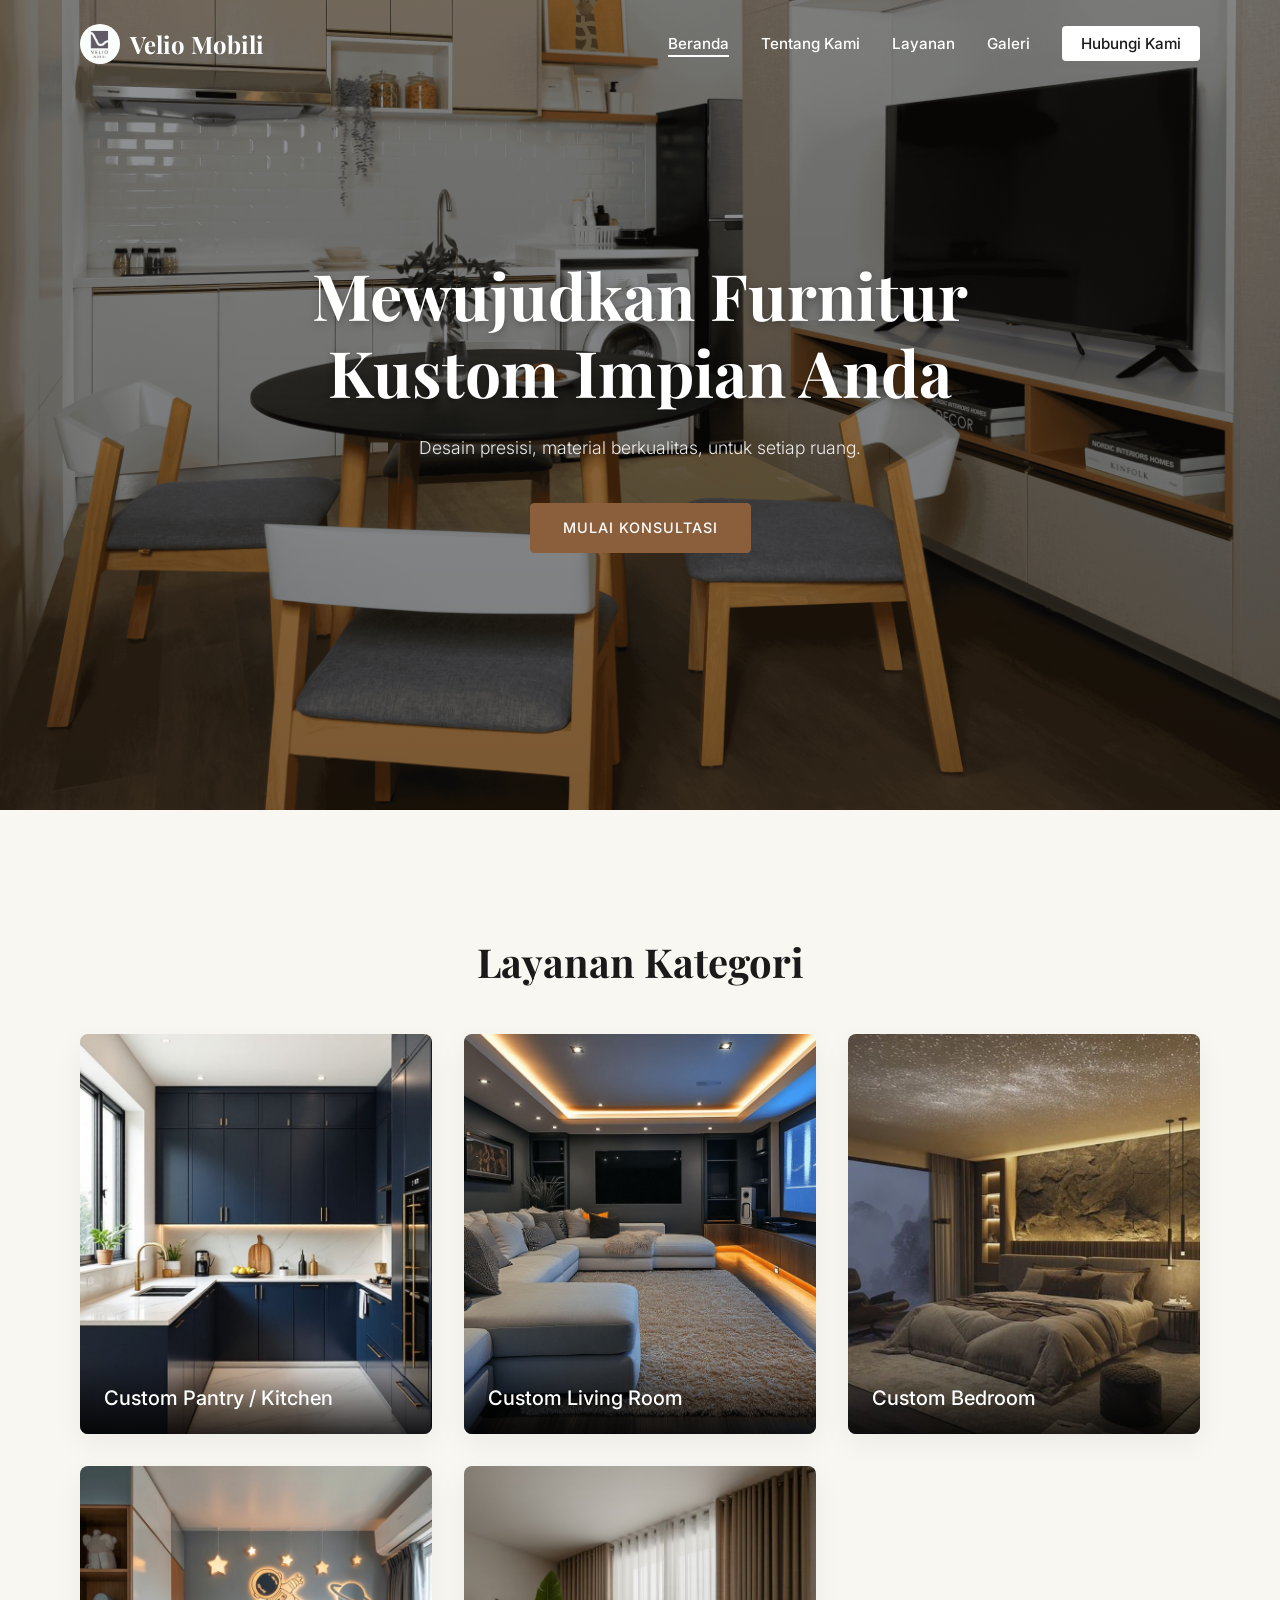
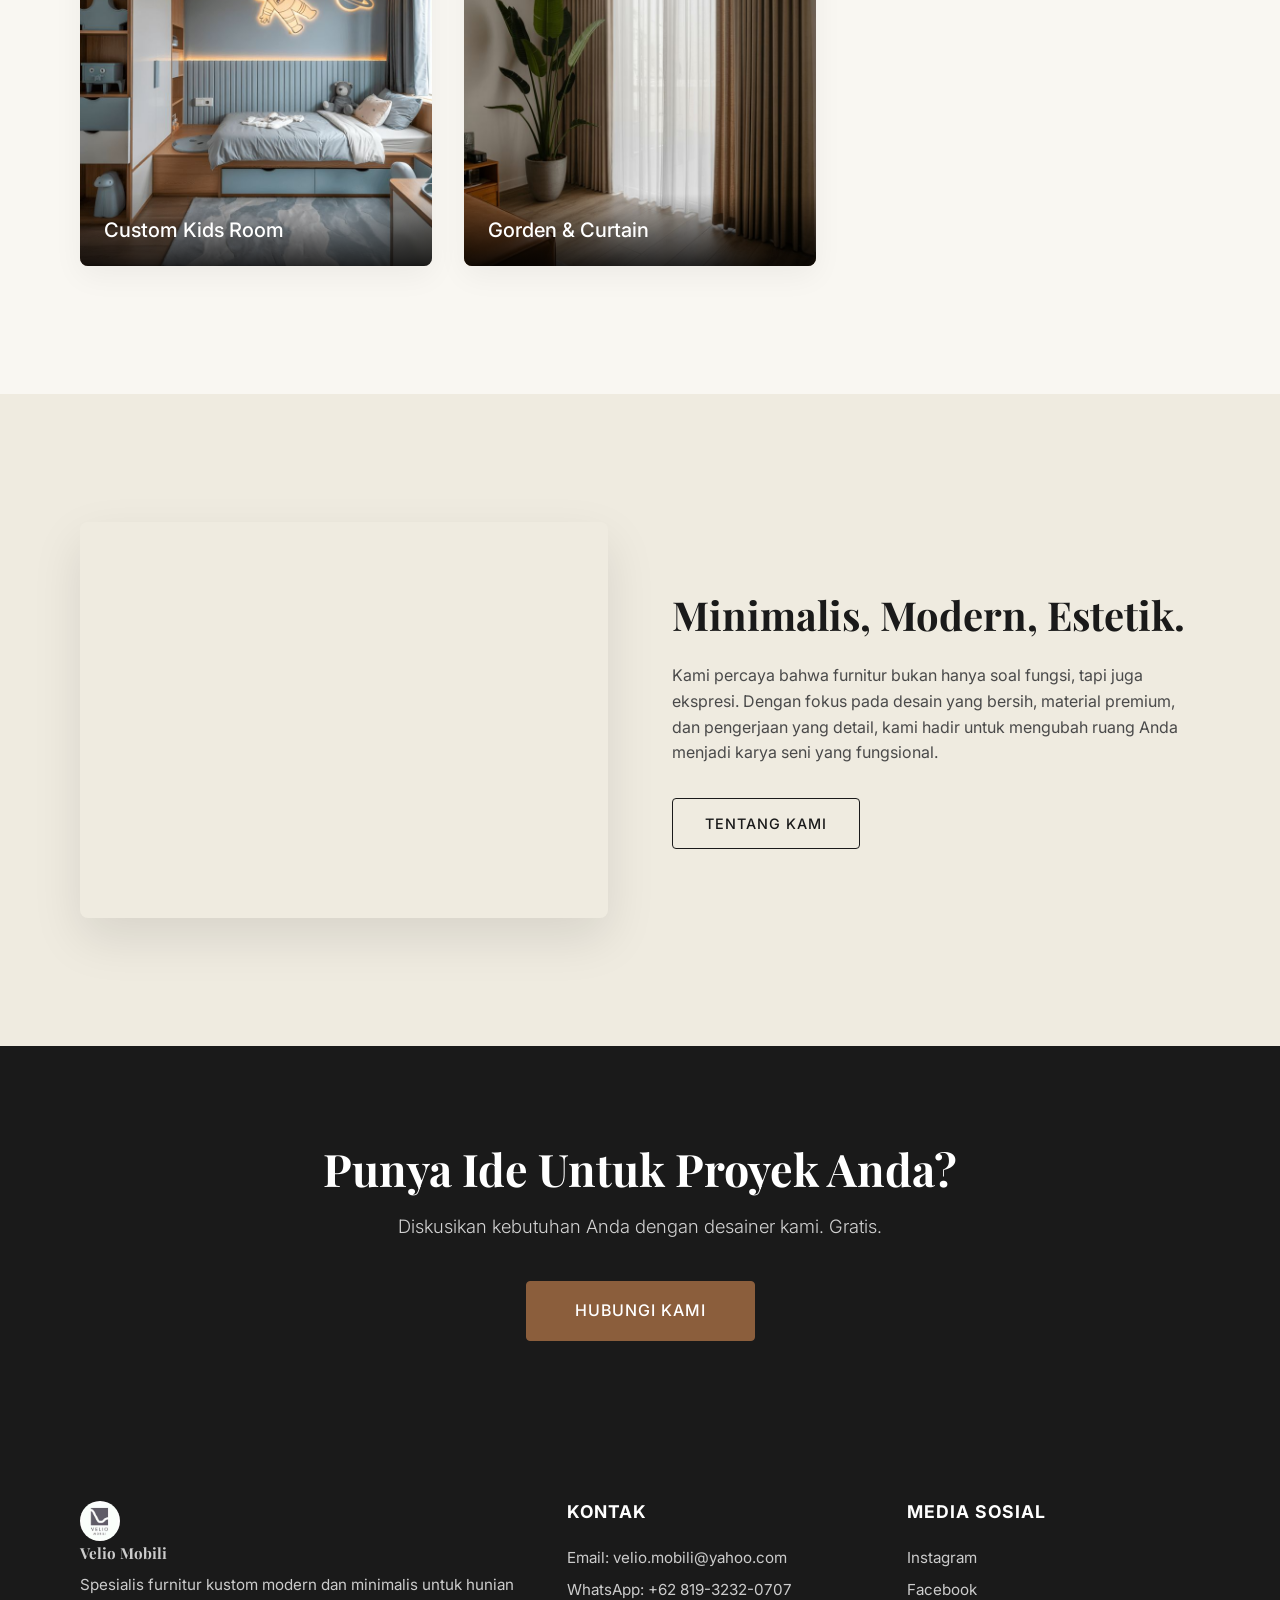
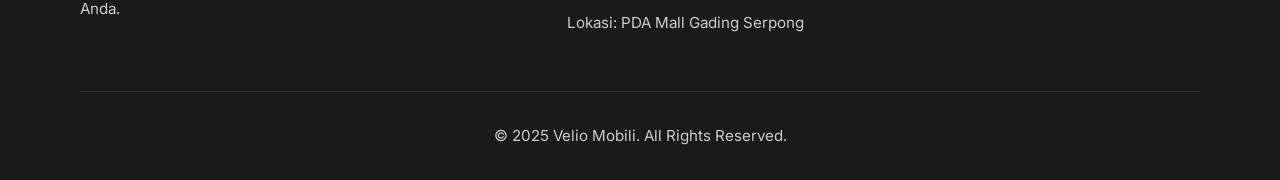
==== index.html @ 17c88ddc "Initial website files" ====
<!doctype html>
<html lang="id">
  <head>
    <meta charset="UTF-8" />
    <meta name="viewport" content="width=device-width, initial-scale=1.0" />
    <title>Velio Mobili - Furnitur Kustom Minimalis & Modern</title>

    <link rel="stylesheet" href="style-global.css" />
    <link rel="stylesheet" href="style-home.css" />

    <link rel="preconnect" href="https://fonts.googleapis.com" />
    <link rel="preconnect" href="https://fonts.gstatic.com" crossorigin />
    <link
      href="https://fonts.googleapis.com/css2?family=Inter:wght@300;400;500;600&family=Playfair+Display:ital,wght@0,400;0,600;0,700;1,400&display=swap"
      rel="stylesheet"
    />
  </head>
  <body>
    <header class="navbar">
      <div class="container">
        <a href="index.html" class="logo">
          <img src="assets/img/logo.jpg" alt="Logo Velio Mobili" />
          <span>Velio Mobili</span>
        </a>
        <nav class="nav-menu">
          <ul class="nav-links">
            <li><a href="index.html" class="active">Beranda</a></li>
            <li><a href="tentang.html">Tentang Kami</a></li>
            <li><a href="layanan.html">Layanan</a></li>
            <li><a href="galeri.html">Galeri</a></li>
            <li><a href="kontak.html" class="cta-nav">Hubungi Kami</a></li>
          </ul>

          <button class="hamburger-btn" aria-label="Buka Menu">
            <div class="hamburger-bar"></div>
            <div class="hamburger-bar"></div>
            <div class="hamburger-bar"></div>
          </button>
        </nav>
      </div>
    </header>

    <div class="menu-overlay"></div>

    <main>
      <section class="hero-slider">
        <div class="slide-background"></div>

        <div class="hero-content">
          <h1>Mewujudkan Furnitur Kustom Impian Anda</h1>
          <p>Desain presisi, material berkualitas, untuk setiap ruang.</p>
          <a href="kontak.html" class="cta-button">Mulai Konsultasi</a>
        </div>
      </section>

      <section class="services">
        <div class="container">
          <h2 class="fade-in">Layanan Kategori</h2>

          <div class="service-grid">
            <a href="layanan.html#kitchen" class="service-card fade-in">
              <img
                src="assets/img/kitchen.jpeg"
                alt="Desain Dapur dan Pantry Kustom"
              />
              <h3>Custom Pantry / Kitchen</h3>
            </a>

            <a
              href="layanan.html#livingroom"
              class="service-card fade-in fade-in-delay-1"
            >
              <img
                src="assets/img/Living Room.jpeg"
                alt="Desain Living Room Kustom"
              />
              <h3>Custom Living Room</h3>
            </a>

            <a
              href="layanan.html#bedroom"
              class="service-card fade-in fade-in-delay-2"
            >
              <img
                src="assets/img/Bedroom.jpeg"
                alt="Desain Kamar Tidur Kustom"
              />
              <h3>Custom Bedroom</h3>
            </a>

            <a
              href="layanan.html#kidsroom"
              class="service-card fade-in fade-in-delay-3"
            >
              <img
                src="assets/img/kids room.jpeg"
                alt="Desain Kamar Anak Kustom"
              />
              <h3>Custom Kids Room</h3>
            </a>

            <a
              href="layanan.html#gorden"
              class="service-card fade-in fade-in-delay-4"
            >
              <img src="assets/img/gorden.jpg" alt="Gorden & Curtain Kustom" />
              <h3>Gorden & Curtain</h3>
            </a>
          </div>
        </div>
      </section>

      <section class="intro">
        <div class="container">
          <div class="intro-grid">
            <div class="intro-image fade-in">
              <video
                src="assets/img/video.mp4"
                autoplay
                loop
                muted
                playsinline
              ></video>
            </div>

            <div class="intro-text fade-in fade-in-delay-1">
              <h2 class="section-title">Minimalis, Modern, Estetik.</h2>
              <p>
                Kami percaya bahwa furnitur bukan hanya soal fungsi, tapi juga
                ekspresi. Dengan fokus pada desain yang bersih, material
                premium, dan pengerjaan yang detail, kami hadir untuk mengubah
                ruang Anda menjadi karya seni yang fungsional.
              </p>
              <a href="tentang.html" class="cta-button-outline">Tentang Kami</a>
            </div>
          </div>
        </div>
      </section>

      <section class="bottom-cta">
        <div class="container">
          <h2>Punya Ide Untuk Proyek Anda?</h2>
          <p>Diskusikan kebutuhan Anda dengan desainer kami. Gratis.</p>
          <a href="kontak.html" class="cta-button-outline">Hubungi Kami</a>
        </div>
      </section>
    </main>

    <footer class="footer">
      <div class="container">
        <div class="footer-grid">
          <div>
            <a href="index.html" class="logo footer-logo">
              <img src="assets/img/logo.jpg" alt="Logo Velio Mobili" />
              <span>Velio Mobili</span>
            </a>
            <p>
              Spesialis furnitur kustom modern dan minimalis untuk hunian Anda.
            </p>
          </div>
          <div>
            <h4>Kontak</h4>
            <p>Email: velio.mobili@yahoo.com</p>
            <p>WhatsApp: +62 819-3232-0707</p>
            <p>Lokasi: PDA Mall Gading Serpong</p>
          </div>
          <div>
            <h4>Media Sosial</h4>
            <a href="https://www.instagram.com/veliomobili/" target="_blank"
              >Instagram</a
            >
            <a href="https://www.facebook.com/velio.mobili" target="_blank"
              >Facebook</a
            >
          </div>
        </div>

        <div class="footer-bottom">
          <p>&copy; 2025 Velio Mobili. All Rights Reserved.</p>
        </div>
      </div>
    </footer>

    <script src="script.js"></script>
  </body>
</html>
---- style-global.css ----
:root {
  /* Color Palette - Premium & Warm */
  --color-primary-dark: #1a1a1a; /* Dark Charcoal */
  --color-primary-accent: #8b5e3c; /* Warm Wood */
  --color-bg-main: #f9f7f2; /* Warm Cream */
  --color-bg-surface: #efebe0; /* Warm Beige */
  --color-accent-green: #556b2f; /* Dark Olive */
  --color-text-body: #4a4a4a; /* Soft Charcoal */
  --color-text-light: #f9f7f2; /* Light Text on Dark Bg */
  --color-white: #ffffff;

  /* Typography */
  --font-heading: "Playfair Display", serif;
  --font-body: "Inter", sans-serif;

  /* Spacing */
  --spacing-xs: 0.5rem; /* 8px */
  --spacing-sm: 1rem; /* 16px */
  --spacing-md: 2rem; /* 32px */
  --spacing-lg: 4rem; /* 64px */
  --spacing-xl: 8rem; /* 128px */

  /* Border Radius */
  --radius-sm: 4px;
  --radius-md: 8px;
  --radius-lg: 16px;

  /* Transitions */
  --transition-fast: 0.2s ease;
  --transition-smooth: 0.4s cubic-bezier(0.25, 1, 0.5, 1);
}

/* Reset & Base Styles */
*,
*::before,
*::after {
  box-sizing: border-box;
  margin: 0;
  padding: 0;
}

html {
  font-size: 16px;
  scroll-behavior: smooth;
}

body {
  font-family: var(--font-body);
  background-color: var(--color-bg-main);
  color: var(--color-text-body);
  line-height: 1.6;
  overflow-x: hidden;
  display: flex;
  flex-direction: column;
  min-height: 100vh;
}

h1,
h2,
h3,
h4,
h5,
h6 {
  font-family: var(--font-heading);
  color: var(--color-primary-dark);
  font-weight: 700;
  line-height: 1.2;
  margin-bottom: var(--spacing-sm);
}

h1 {
  font-size: 3.5rem;
}
h2 {
  font-size: 2.5rem;
}
h3 {
  font-size: 1.75rem;
}

p {
  margin-bottom: var(--spacing-sm);
  max-width: 65ch; /* Optimal reading width */
}

a {
  text-decoration: none;
  color: inherit;
  transition: var(--transition-fast);
}

ul {
  list-style: none;
}

img,
video {
  max-width: 100%;
  height: auto;
  display: block;
}

/* Utility Classes */
.container {
  width: 90%;
  max-width: 1200px;
  margin: 0 auto;
  padding: 0 var(--spacing-sm);
}

.text-center {
  text-align: center;
}
.text-right {
  text-align: right;
}

/* Buttons */
.cta-button,
.cta-button-outline,
.cta-button-form {
  display: inline-block;
  padding: 0.8rem 2rem;
  font-family: var(--font-body);
  font-weight: 500;
  text-transform: uppercase;
  letter-spacing: 1px;
  border-radius: var(--radius-sm);
  transition: all var(--transition-smooth);
  cursor: pointer;
  font-size: 0.9rem;
  border: none;
}

.cta-button,
.cta-button-form {
  background-color: var(--color-primary-accent);
  color: var(--color-white);
  border: 1px solid var(--color-primary-accent);
}

.cta-button:hover,
.cta-button-form:hover {
  background-color: var(--color-primary-dark);
  border-color: var(--color-primary-dark);
  transform: translateY(-2px);
  box-shadow: 0 4px 12px rgba(0, 0, 0, 0.1);
}

.cta-button-outline {
  background-color: transparent;
  color: var(--color-primary-dark);
  border: 1px solid var(--color-primary-dark);
}

.cta-button-outline:hover {
  background-color: var(--color-primary-dark);
  color: var(--color-white);
}

/* Animations */
.fade-in {
  opacity: 0;
  transform: translateY(20px);
  transition:
    opacity 0.8s ease-out,
    transform 0.8s ease-out;
}

.fade-in.visible {
  opacity: 1;
  transform: translateY(0);
}

/* Staggered Delays for Animations */
.fade-in-delay-1 {
  transition-delay: 0.1s;
}
.fade-in-delay-2 {
  transition-delay: 0.2s;
}
.fade-in-delay-3 {
  transition-delay: 0.3s;
}
.fade-in-delay-4 {
  transition-delay: 0.4s;
}

/* --- SHARED COMPONENTS (Navbar & Footer) --- */

/* Navigation */
.navbar {
  position: fixed;
  top: 0;
  left: 0;
  width: 100%;
  z-index: 1000;
  padding: 1.5rem 0;
  transition: all 0.4s ease;
  background-color: transparent; /* Default transparent */
}

/* Scrolled State or Solid Background Page */
.navbar.scrolled,
.navbar.solid-bg {
  background-color: rgba(255, 255, 255, 0.95);
  backdrop-filter: blur(10px);
  padding: 1rem 0;
  box-shadow: 0 2px 20px rgba(0, 0, 0, 0.05);
}

.navbar .container {
  display: flex;
  justify-content: space-between;
  align-items: center;
}

.logo {
  display: flex;
  align-items: center;
  gap: 10px;
  font-family: var(--font-heading);
  font-size: 1.5rem;
  font-weight: 700;
  color: var(--color-white); /* Default White on Hero */
  transition: color 0.4s ease;
}

.navbar.scrolled .logo,
.navbar.solid-bg .logo {
  color: var(--color-primary-dark);
}

.logo img {
  height: 40px;
  width: auto;
  border-radius: 50%;
}

.nav-links {
  display: flex;
  gap: 2rem;
}

.nav-links a {
  font-weight: 500;
  font-size: 0.95rem;
  color: var(--color-white); /* Default White on Hero */
  position: relative;
  transition: color 0.4s ease;
}

.navbar.scrolled .nav-links a,
.navbar.solid-bg .nav-links a {
  color: var(--color-primary-dark);
}

.nav-links a::after {
  content: "";
  position: absolute;
  width: 0;
  height: 2px;
  bottom: -4px;
  left: 0;
  background-color: var(--color-white); /* White underline */
  transition:
    width 0.3s ease,
    background-color 0.4s ease;
}

.navbar.scrolled .nav-links a::after,
.navbar.solid-bg .nav-links a::after {
  background-color: var(--color-primary-accent);
}

.nav-links a:hover::after,
.nav-links a.active::after {
  width: 100%;
}

.cta-nav {
  padding: 0.5rem 1.2rem;
  background-color: var(--color-white);
  color: var(--color-primary-dark) !important;
  border-radius: var(--radius-sm);
  transition:
    transform 0.2s ease,
    background-color 0.4s ease,
    color 0.4s ease;
}

.navbar.scrolled .cta-nav,
.navbar.solid-bg .cta-nav {
  background-color: var(--color-primary-dark);
  color: var(--color-white) !important;
}

.cta-nav:hover {
  transform: translateY(-2px);
  background-color: var(--color-primary-accent);
  color: var(--color-white) !important;
}

.cta-nav::after {
  display: none;
}

/* Mobile Menu Button */
.hamburger-btn {
  display: none;
  background: none;
  border: none;
  cursor: pointer;
  flex-direction: column;
  gap: 5px;
  z-index: 1001;
}

.hamburger-bar {
  width: 25px;
  height: 3px;
  background-color: var(--color-white); /* White bars */
  transition:
    0.3s,
    background-color 0.4s ease;
}

.navbar.scrolled .hamburger-bar,
.navbar.solid-bg .hamburger-bar {
  background-color: var(--color-primary-dark);
}

.menu-overlay {
  position: fixed;
  top: 0;
  left: 0;
  width: 100%;
  height: 100%;
  background: rgba(0, 0, 0, 0.5);
  z-index: 998;
  opacity: 0;
  visibility: hidden;
  transition: 0.3s;
}

/* Footer */
.footer {
  background-color: var(--color-primary-dark);
  color: var(--color-text-light);
  padding: 4rem 0 2rem;
  margin-top: auto;
}

.footer-grid {
  display: grid;
  grid-template-columns: 1.5fr 1fr 1fr;
  gap: 3rem;
  margin-bottom: 3rem;
}

.footer-logo {
  color: var(--color-white);
  margin-bottom: 1rem;
}

.footer h4 {
  color: var(--color-white);
  font-family: var(--font-body);
  font-size: 1.1rem;
  margin-bottom: 1.5rem;
  text-transform: uppercase;
  letter-spacing: 1px;
}

.footer p,
.footer a {
  color: #ccc;
  display: block;
  margin-bottom: 0.5rem;
  font-size: 0.95rem;
}

.footer a:hover {
  color: var(--color-primary-accent);
}

.footer-bottom {
  border-top: 1px solid rgba(255, 255, 255, 0.1);
  padding-top: 2rem;
  text-align: center;
  font-size: 0.85rem;
  color: #888;
}
/* --- BOTTOM CTA (Saran 1: Centered & Elegant) --- */
.bottom-cta {
  background-color: var(
    --color-primary-dark
  ); /* Menggunakan warna gelap utama */
  padding: 6rem 0; /* Memberikan ruang napas yang luas atas-bawah */
  text-align: center; /* Membuat semua konten rata tengah */
}

.bottom-cta .container {
  display: flex;
  flex-direction: column;
  align-items: center;
  justify-content: center;
}

.bottom-cta h2 {
  color: var(--color-white); /* Teks heading menjadi putih */
  font-family: var(--font-heading);
  font-size: 2.8rem;
  margin-bottom: 1rem;
}

.bottom-cta p {
  color: rgba(
    255,
    255,
    255,
    0.8
  ); /* Teks paragraf putih agak redup agar elegan */
  font-size: 1.15rem;
  margin-bottom: 2.5rem;
  max-width: 600px;
  font-weight: 300;
}

/* Memodifikasi tombol khusus untuk area gelap ini */
.bottom-cta .cta-button-outline {
  background-color: var(
    --color-primary-accent
  ); /* Tombol diubah jadi warna solid/aksen */
  color: var(--color-white);
  border: 1px solid var(--color-primary-accent);
  padding: 1rem 3rem;
  font-size: 1rem;
}

.bottom-cta .cta-button-outline:hover {
  background-color: var(--color-white);
  color: var(--color-primary-dark);
  border-color: var(--color-white);
  transform: translateY(-3px);
  box-shadow: 0 10px 20px rgba(0, 0, 0, 0.2);
}

/* Penyesuaian responsif untuk mobile */
@media (max-width: 768px) {
  .bottom-cta {
    padding: 4rem 0;
  }
  .bottom-cta h2 {
    font-size: 2.2rem;
  }

  h1 {
    font-size: 2.5rem;
  }
  h2 {
    font-size: 2rem;
  }

  .hamburger-btn {
    display: flex;
  }

  .nav-menu {
    position: fixed;
    top: 0;
    right: -100%;
    width: 250px;
    height: 100vh;
    background: var(--color-bg-main);
    z-index: 999;
    padding: 2rem;
    transition: 0.3s cubic-bezier(0.4, 0, 0.2, 1);
    box-shadow: -5px 0 15px rgba(0, 0, 0, 0.1);
    display: flex;
    flex-direction: column;
    justify-content: center;
  }

  .nav-menu.is-active {
    right: 0;
  }

  .nav-menu ul {
    flex-direction: column;
    text-align: center;
    gap: 1.5rem;
  }

  .menu-overlay.is-active {
    opacity: 1;
    visibility: visible;
  }

  .footer-grid {
    grid-template-columns: 1fr;
    text-align: center;
  }
  /* --- Perbaikan posisi Logo Footer di Mobile (VERSI FINAL) --- */
  .footer .footer-logo {
    display: flex !important;
    justify-content: center !important;
    align-items: center !important;
    width: 100% !important; /* Memaksa kotak logo melebar penuh agar bisa dirata tengah */
    margin-bottom: 1.5rem;
  }
}

/* --- PERBAIKAN KONTRAS HEADER --- */
.header-content h1,
.header-content p,
.header-content .subtitle {
  color: #ffffff !important; /* Memaksa teks jadi putih */
  text-shadow: 0 4px 12px rgba(0, 0, 0, 0.7); /* Memberi bayangan gelap di belakang teks */
}

/* Memastikan overlay gambar cukup gelap untuk menonjolkan teks */
.page-header::before {
  content: "";
  position: absolute;
  top: 0;
  left: 0;
  right: 0;
  bottom: 0;
  background: rgba(0, 0, 0, 0.6); /* Menggelapkan gambar 60% */
  z-index: 1;
}

/* Pastikan konten berada di atas overlay */
.header-content {
  z-index: 2;
}

/* --- GARIS PEMISAH TIPIS (SUBTLE DIVIDER) --- */
hr.subtle-divider {
  border: none;
  height: 1px;
  background-color: rgba(0, 0, 0, 0.08);
  width: 85%;
  max-width: 1200px;
  margin: 4rem auto;
}

@media (max-width: 768px) {
  hr.subtle-divider {
    width: 90%;
    margin: 3rem auto;
  }
}

/* --- Perbaikan Posisi Teks Copyright Footer --- */
.footer-bottom p {
  max-width: none; /* Menghilangkan batasan lebar */
  margin: 0 auto; /* Memastikan paragrafnya betul-betul di tengah */
}
---- style-home.css ----
/* --- Hero Section --- */
.hero-slider {
  position: relative;
  height: 90vh; /* Nearly full screen */
  min-height: 600px;
  display: flex;
  align-items: center;
  justify-content: center;
  text-align: center;
  color: var(--color-white);
  overflow: hidden;
}

.slide-background {
  position: absolute;
  top: 0;
  left: 0;
  width: 100%;
  height: 100%;
  /* Fallback or default image */
  background:
    linear-gradient(rgba(0, 0, 0, 0.4), rgba(0, 0, 0, 0.5)),
    url("assets/img/furnitur3.jpg") no-repeat center/cover;
  z-index: -1;
  /* If multiple slides, JS will handle this. For now, static premium BG */
  animation: zoomSlow 20s infinite alternate;
}

@keyframes zoomSlow {
  from {
    transform: scale(1);
  }
  to {
    transform: scale(1.1);
  }
}

.hero-content {
  max-width: 800px;
  padding: 2rem;
  opacity: 0;
  animation: fadeUp 1s ease 0.5s forwards;
}

@keyframes fadeUp {
  from {
    opacity: 0;
    transform: translateY(30px);
  }
  to {
    opacity: 1;
    transform: translateY(0);
  }
}

.hero-content h1 {
  color: var(--color-white);
  font-size: clamp(2.5rem, 5vw, 4.5rem); /* Responsive font size */
  margin-bottom: 1.5rem;
  text-shadow: 0 2px 10px rgba(0, 0, 0, 0.3);
}

.hero-content p {
  color: rgba(255, 255, 255, 0.9);
  font-size: 1.1rem;
  margin: 0 auto 2.5rem;
  font-weight: 300;
}

/* --- Services / Categories --- */
.services {
  padding: var(--spacing-xl) 0;
  background-color: var(--color-bg-main);
}

.services h2 {
  text-align: center;
  margin-bottom: var(--spacing-md);
  color: var(--color-primary-dark);
}

.service-grid {
  display: grid;
  grid-template-columns: repeat(
    auto-fit,
    minmax(280px, 1fr)
  ); /* Responsive Grid */
  gap: 2rem;
  margin-top: 3rem;
}

.service-card {
  position: relative;
  height: 400px; /* Tall cards */
  border-radius: var(--radius-md);
  overflow: hidden;
  display: block;
  box-shadow: 0 10px 30px rgba(0, 0, 0, 0.05);
  transition:
    transform 0.4s ease,
    box-shadow 0.4s ease;
}

.service-card:hover {
  transform: translateY(-10px);
  box-shadow: 0 20px 40px rgba(0, 0, 0, 0.1);
}

.service-card img {
  width: 100%;
  height: 100%;
  object-fit: cover;
  transition: transform 0.6s ease;
}

.service-card:hover img {
  transform: scale(1.05);
}

.service-card h3 {
  position: absolute;
  bottom: 0;
  left: 0;
  width: 100%;
  padding: 1.5rem;
  background: linear-gradient(to top, rgba(0, 0, 0, 0.8), transparent);
  color: var(--color-white);
  font-family: var(--font-body); /* Modern look for card titles */
  font-size: 1.25rem;
  font-weight: 500;
  margin: 0;
  transform: translateY(0);
  transition: padding-bottom 0.3s ease;
}

/* --- Intro Section --- */
.intro {
  padding: var(--spacing-xl) 0;
  background-color: var(--color-bg-surface);
}

.intro-grid {
  display: grid;
  grid-template-columns: 1fr 1fr;
  gap: 4rem;
  align-items: center;
}

.intro-image video,
.intro-image img {
  width: 100%;
  aspect-ratio: 4 / 3;
  max-height: 500px;
  object-fit: cover;
  border-radius: var(--radius-md);
  box-shadow: 0 20px 50px rgba(0, 0, 0, 0.1);
}

.intro-text h2 {
  margin-bottom: 1.5rem;
}

.intro-text p {
  margin-bottom: 2rem;
  color: var(--color-text-body);
}
/* --- RESPONSIVE UNTUK HALAMAN BERANDA --- */
@media (max-width: 768px) {
  .intro-grid {
    grid-template-columns: 1fr; /* Mengubah jadi 1 kolom (atas-bawah) */
    gap: 2rem;
    text-align: center; /* Membuat teks lebih rapi di tengah untuk HP */
  }

  /* Memastikan tombol CTA ikut ke tengah di layar HP */
  .intro-text {
    display: flex;
    flex-direction: column;
    align-items: center;
  }
}
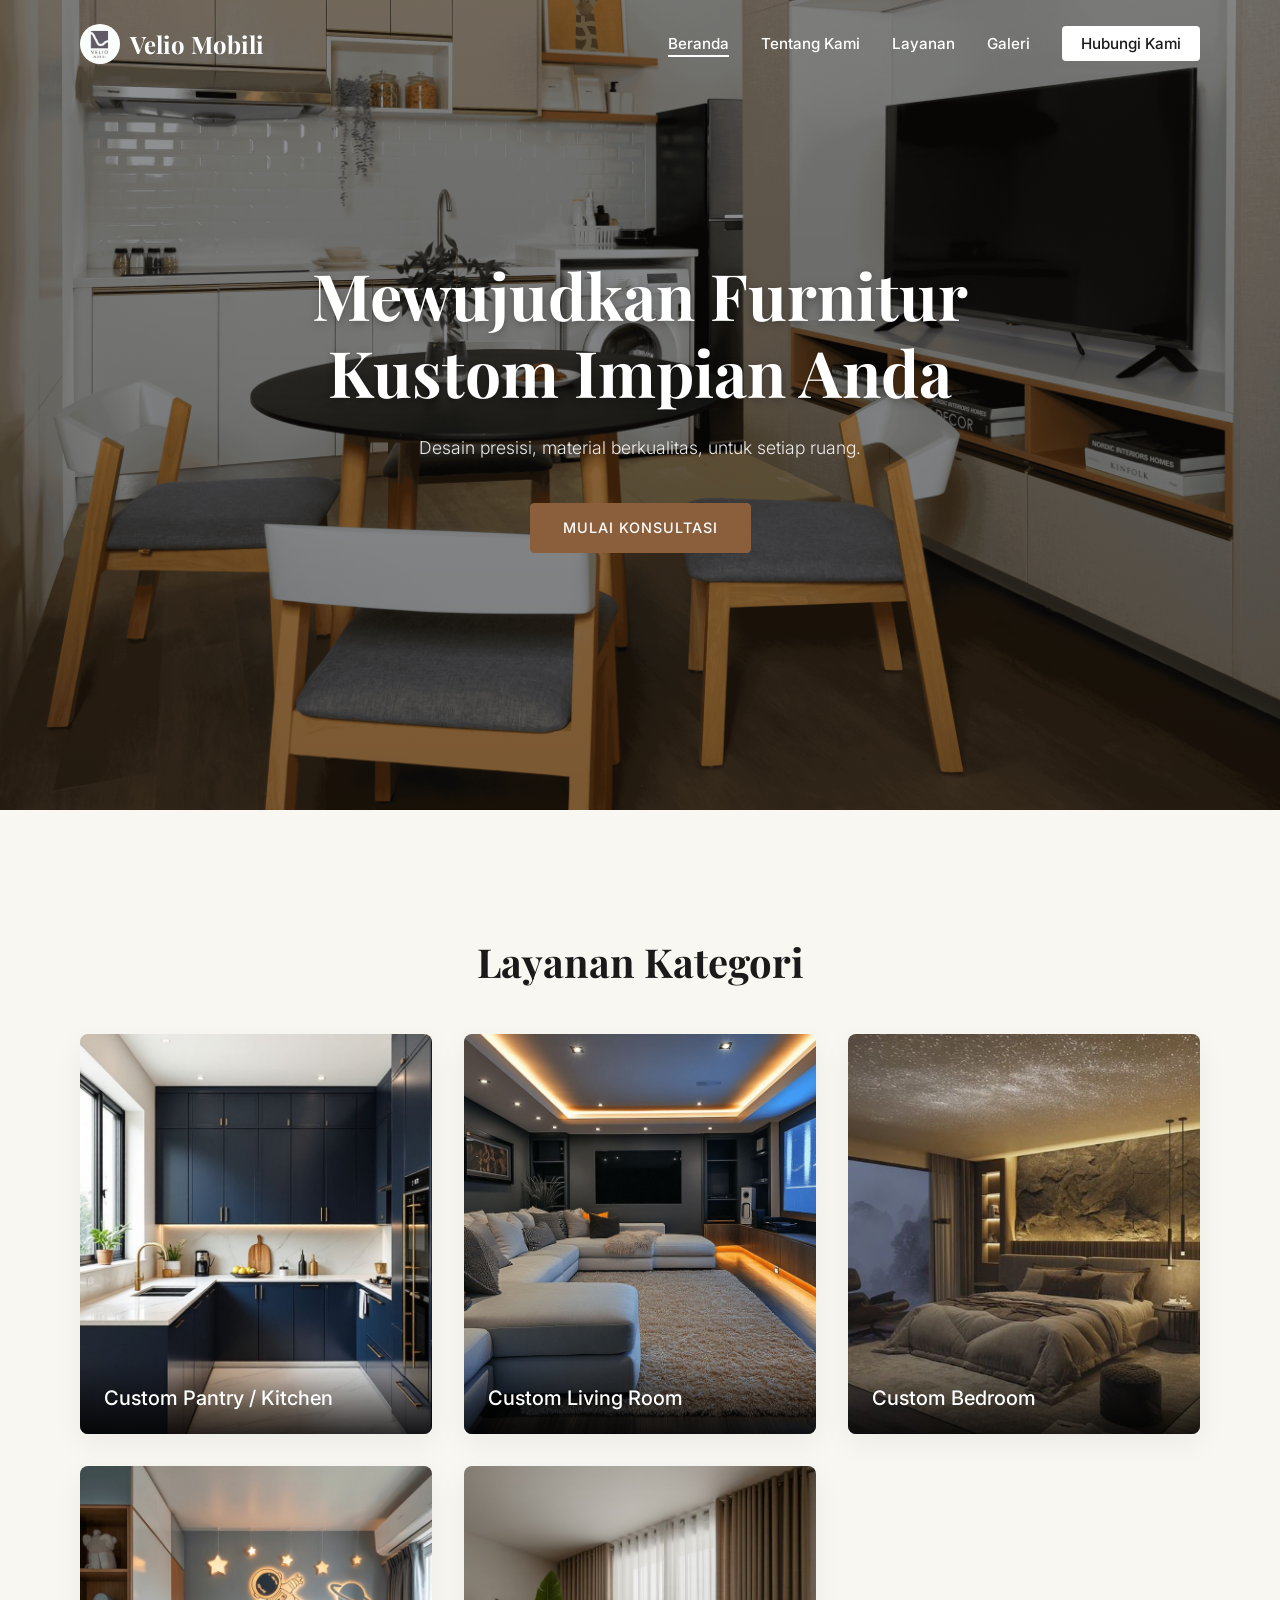
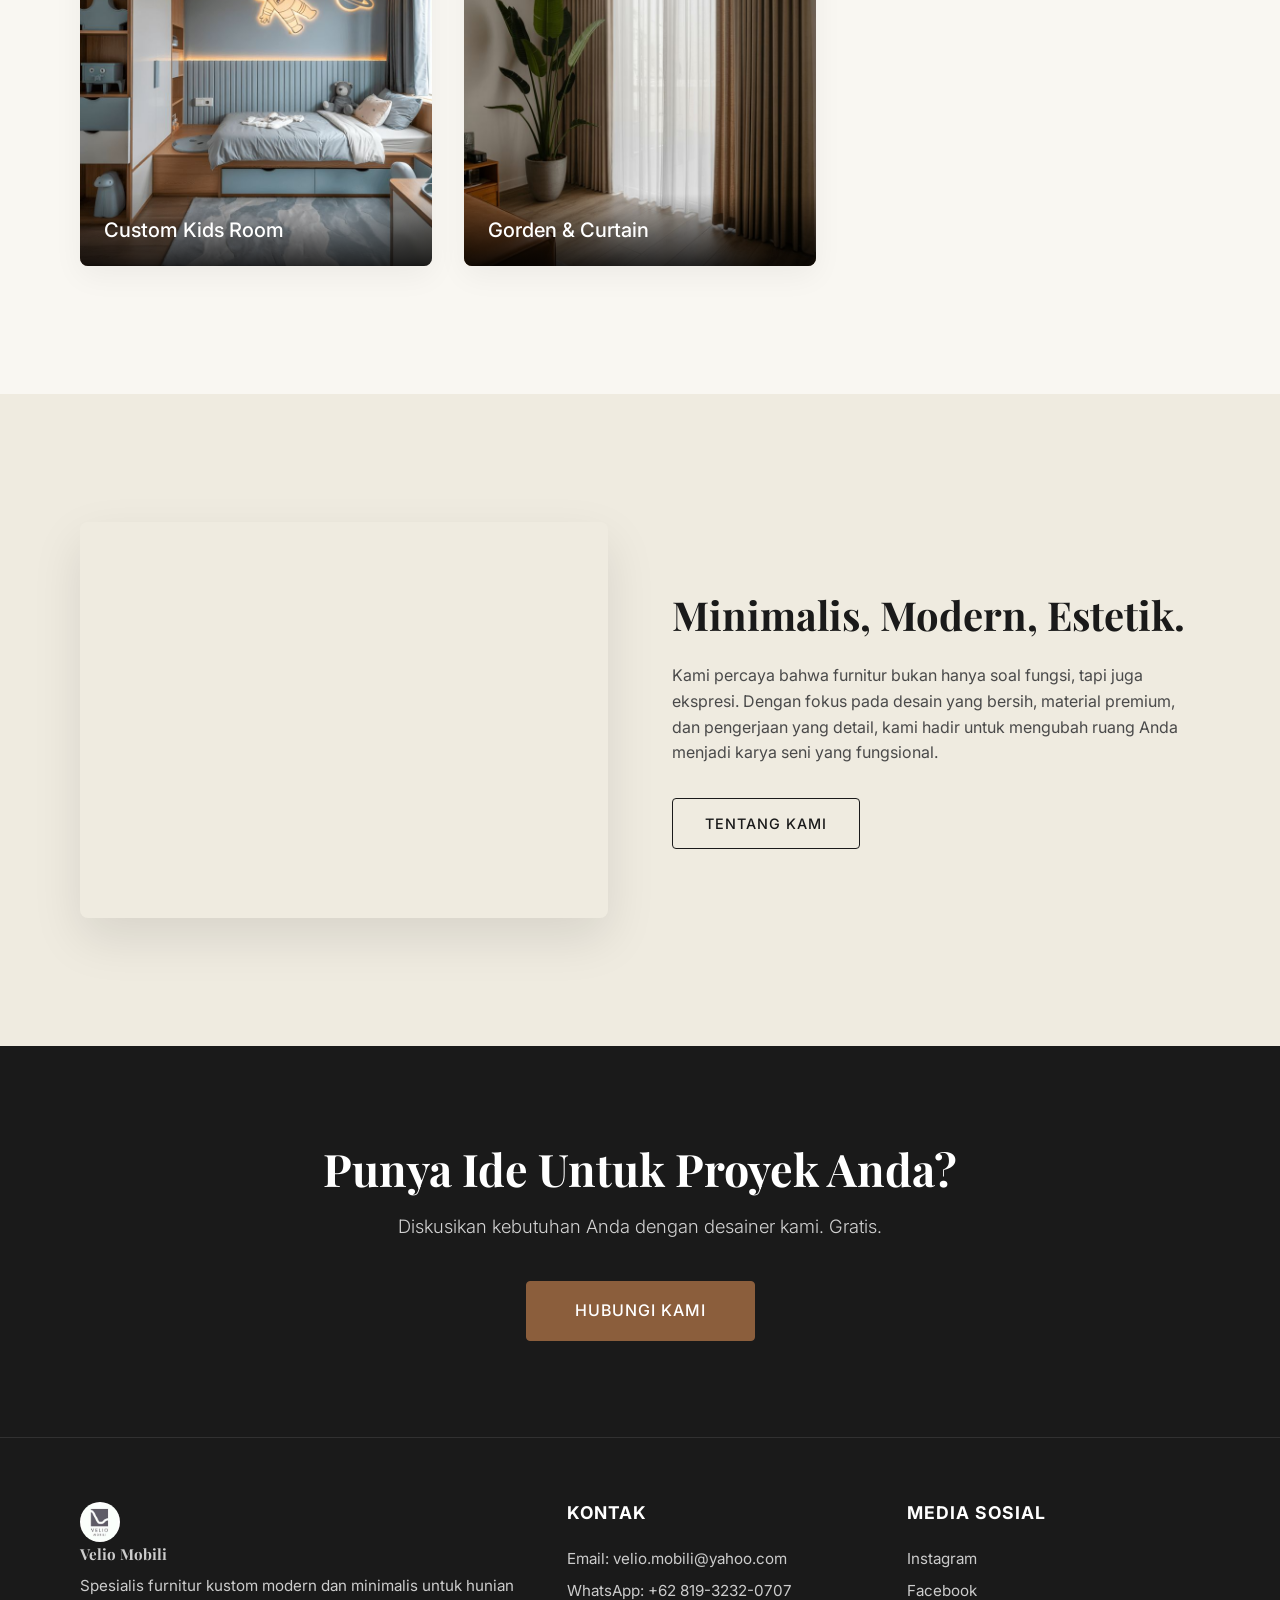
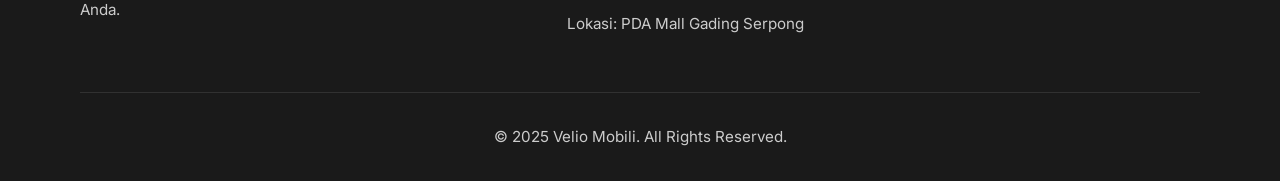
==== commit c3399160: "Perbaikan tombol hamburger dan menu active" ====
--- a/index.html
+++ b/index.html
@@ -22,6 +22,7 @@
           <img src="assets/img/logo.jpg" alt="Logo Velio Mobili" />
           <span>Velio Mobili</span>
         </a>
+
         <nav class="nav-menu">
           <ul class="nav-links">
             <li><a href="index.html" class="active">Beranda</a></li>
@@ -30,13 +31,13 @@
             <li><a href="galeri.html">Galeri</a></li>
             <li><a href="kontak.html" class="cta-nav">Hubungi Kami</a></li>
           </ul>
+        </nav>
 
-          <button class="hamburger-btn" aria-label="Buka Menu">
-            <div class="hamburger-bar"></div>
-            <div class="hamburger-bar"></div>
-            <div class="hamburger-bar"></div>
-          </button>
-        </nav>
+        <button class="hamburger-btn" aria-label="Buka Menu">
+          <div class="hamburger-bar"></div>
+          <div class="hamburger-bar"></div>
+          <div class="hamburger-bar"></div>
+        </button>
       </div>
     </header>
 
--- a/style-global.css
+++ b/style-global.css
@@ -314,33 +314,40 @@
   flex-direction: column;
   gap: 5px;
   z-index: 1001;
+  padding: 5px; /* Area klik yang lebih nyaman */
 }
 
 .hamburger-bar {
   width: 25px;
-  height: 3px;
-  background-color: var(--color-white); /* White bars */
+  height: 2px; /* Dibuat sedikit lebih tipis agar lebih elegan */
+  background-color: var(--color-white);
   transition:
-    0.3s,
+    transform 0.3s ease,
+    opacity 0.3s ease,
     background-color 0.4s ease;
 }
 
+/* Warna bar saat di-scroll */
 .navbar.scrolled .hamburger-bar,
 .navbar.solid-bg .hamburger-bar {
   background-color: var(--color-primary-dark);
 }
 
-.menu-overlay {
-  position: fixed;
-  top: 0;
-  left: 0;
-  width: 100%;
-  height: 100%;
-  background: rgba(0, 0, 0, 0.5);
-  z-index: 998;
+/* Animasi Hamburger Menjadi Silang (X) yang Clean */
+.hamburger-btn.is-active .hamburger-bar:nth-child(1) {
+  transform: translateY(7px) rotate(45deg);
+  background-color: var(
+    --color-primary-dark
+  ); /* Pastikan silang berwarna gelap di menu putih */
+}
+
+.hamburger-btn.is-active .hamburger-bar:nth-child(2) {
   opacity: 0;
-  visibility: hidden;
-  transition: 0.3s;
+}
+
+.hamburger-btn.is-active .hamburger-bar:nth-child(3) {
+  transform: translateY(-7px) rotate(-45deg);
+  background-color: var(--color-primary-dark);
 }
 
 /* Footer */
@@ -349,6 +356,7 @@
   color: var(--color-text-light);
   padding: 4rem 0 2rem;
   margin-top: auto;
+  border-top: 1px solid rgba(255, 255, 255, 0.1);
 }
 
 .footer-grid {
@@ -469,27 +477,33 @@
   .nav-menu {
     position: fixed;
     top: 0;
-    right: -100%;
-    width: 250px;
+    right: -100%; /* Sembunyikan di luar layar kanan */
+    width: 280px; /* Sedikit lebih lebar */
     height: 100vh;
     background: var(--color-bg-main);
     z-index: 999;
-    padding: 2rem;
-    transition: 0.3s cubic-bezier(0.4, 0, 0.2, 1);
-    box-shadow: -5px 0 15px rgba(0, 0, 0, 0.1);
+    padding: 6rem 2rem 2rem; /* Ruang ekstra di atas agar tidak tertutup tombol silang */
+    transition: right 0.4s cubic-bezier(0.25, 1, 0.5, 1); /* Efek slide sangat smooth & no bounce */
+    box-shadow: -5px 0 20px rgba(0, 0, 0, 0.1);
     display: flex;
     flex-direction: column;
-    justify-content: center;
+    justify-content: flex-start; /* Ubah dari center agar link ada di atas */
   }
 
   .nav-menu.is-active {
     right: 0;
   }
 
+  /* Ubah warna teks link di mode mobile karena backgroundnya terang */
   .nav-menu ul {
     flex-direction: column;
-    text-align: center;
-    gap: 1.5rem;
+    text-align: left;
+    gap: 2rem;
+  }
+
+  .nav-links a {
+    color: var(--color-primary-dark);
+    font-size: 1.2rem;
   }
 
   .menu-overlay.is-active {
@@ -558,3 +572,90 @@
   max-width: none; /* Menghilangkan batasan lebar */
   margin: 0 auto; /* Memastikan paragrafnya betul-betul di tengah */
 }
+
+/* === RESPONSIVE & MOBILE MENU (Tambahkan di paling bawah style-global.css) === */
+@media (max-width: 768px) {
+  /* 1. MUNCULKAN TOMBOL HAMBURGER */
+  .hamburger-btn {
+    display: flex; /* Kunci agar tombol muncul di layar kecil */
+    flex-direction: column;
+    gap: 6px;
+    background: transparent;
+    border: none;
+    cursor: pointer;
+    z-index: 1001; /* Harus di atas menu agar bisa diklik untuk menutup */
+  }
+
+  /* Baris pada hamburger */
+  .hamburger-bar {
+    width: 30px;
+    height: 2px;
+    background-color: var(--color-white);
+    transition:
+      transform 0.3s ease,
+      opacity 0.3s ease,
+      background-color 0.4s ease;
+  }
+
+  /* Warna hamburger saat navbar di-scroll (menjadi gelap) */
+  .navbar.scrolled .hamburger-bar,
+  .navbar.solid-bg .hamburger-bar {
+    background-color: var(--color-primary-dark);
+  }
+
+  /* Animasi Hamburger menjadi "X" (Clean & Minimalis) */
+  .hamburger-btn.is-active .hamburger-bar:nth-child(1) {
+    transform: translateY(8px) rotate(45deg);
+    background-color: var(
+      --color-primary-dark
+    ); /* Menyesuaikan dengan background menu */
+  }
+  .hamburger-btn.is-active .hamburger-bar:nth-child(2) {
+    opacity: 0;
+  }
+  .hamburger-btn.is-active .hamburger-bar:nth-child(3) {
+    transform: translateY(-8px) rotate(-45deg);
+    background-color: var(--color-primary-dark);
+  }
+
+  /* 2. STYLE MENU MOBILE (Slide-in dari kanan) */
+  .nav-menu {
+    position: fixed;
+    top: 0;
+    right: -100%; /* Sembunyikan di luar layar kanan */
+    width: 300px;
+    height: 100vh;
+    background-color: var(--color-bg-main);
+    z-index: 1000;
+    padding: 6rem 2rem 2rem; /* Ruang atas agar tidak nabrak tombol silang */
+    flex-direction: column;
+    justify-content: flex-start;
+    /* Transisi super smooth, tanpa efek bounce */
+    transition: right 0.4s cubic-bezier(0.25, 1, 0.5, 1);
+    box-shadow: -5px 0 20px rgba(0, 0, 0, 0.1);
+  }
+
+  /* Kelas saat menu dibuka */
+  .nav-menu.is-active {
+    right: 0;
+  }
+
+  /* Penyesuaian link menu di Mobile */
+  .nav-menu ul.nav-links {
+    flex-direction: column;
+    gap: 2rem;
+  }
+
+  .nav-links a {
+    color: var(
+      --color-primary-dark
+    ); /* Teks jadi gelap karena background menu terang */
+    font-size: 1.2rem;
+  }
+
+  /* 3. MUNCULKAN OVERLAY GELAP SAAT MENU TERBUKA */
+  .menu-overlay.is-active {
+    opacity: 1;
+    visibility: visible;
+  }
+}
